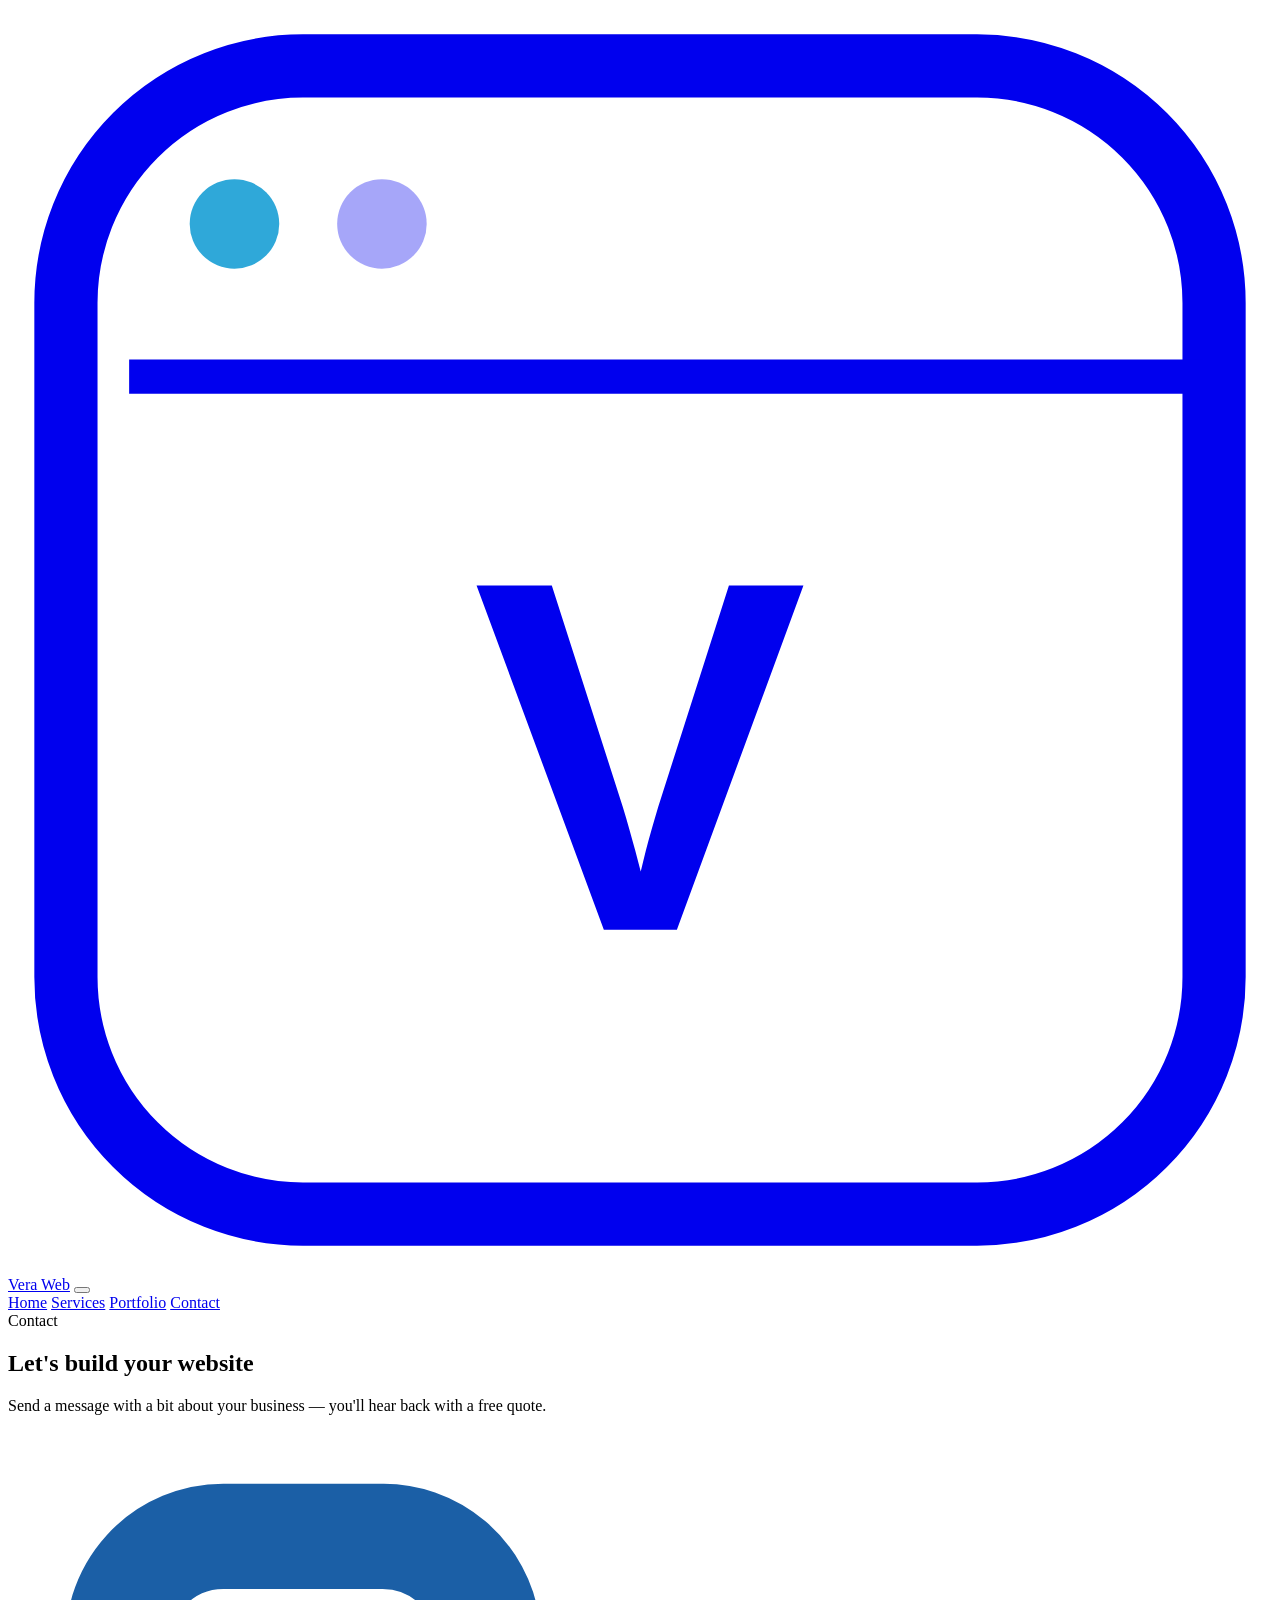
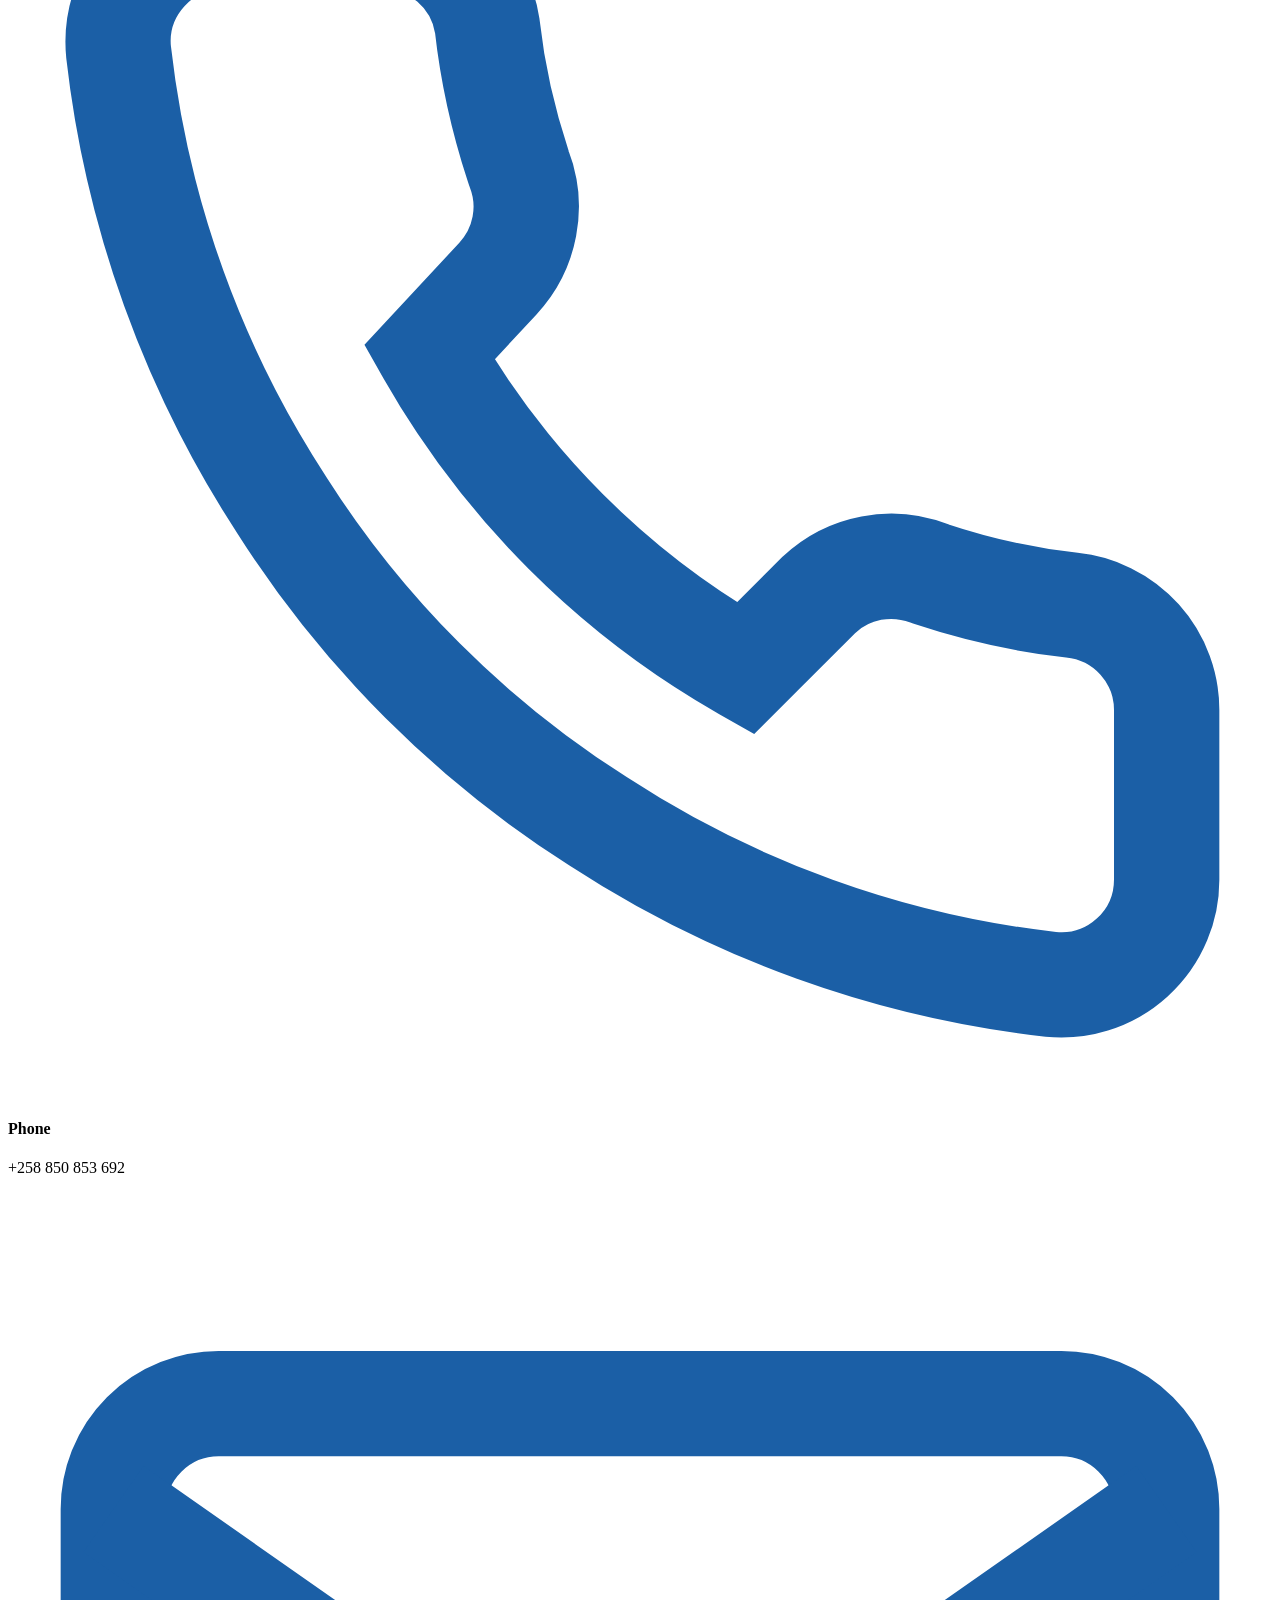
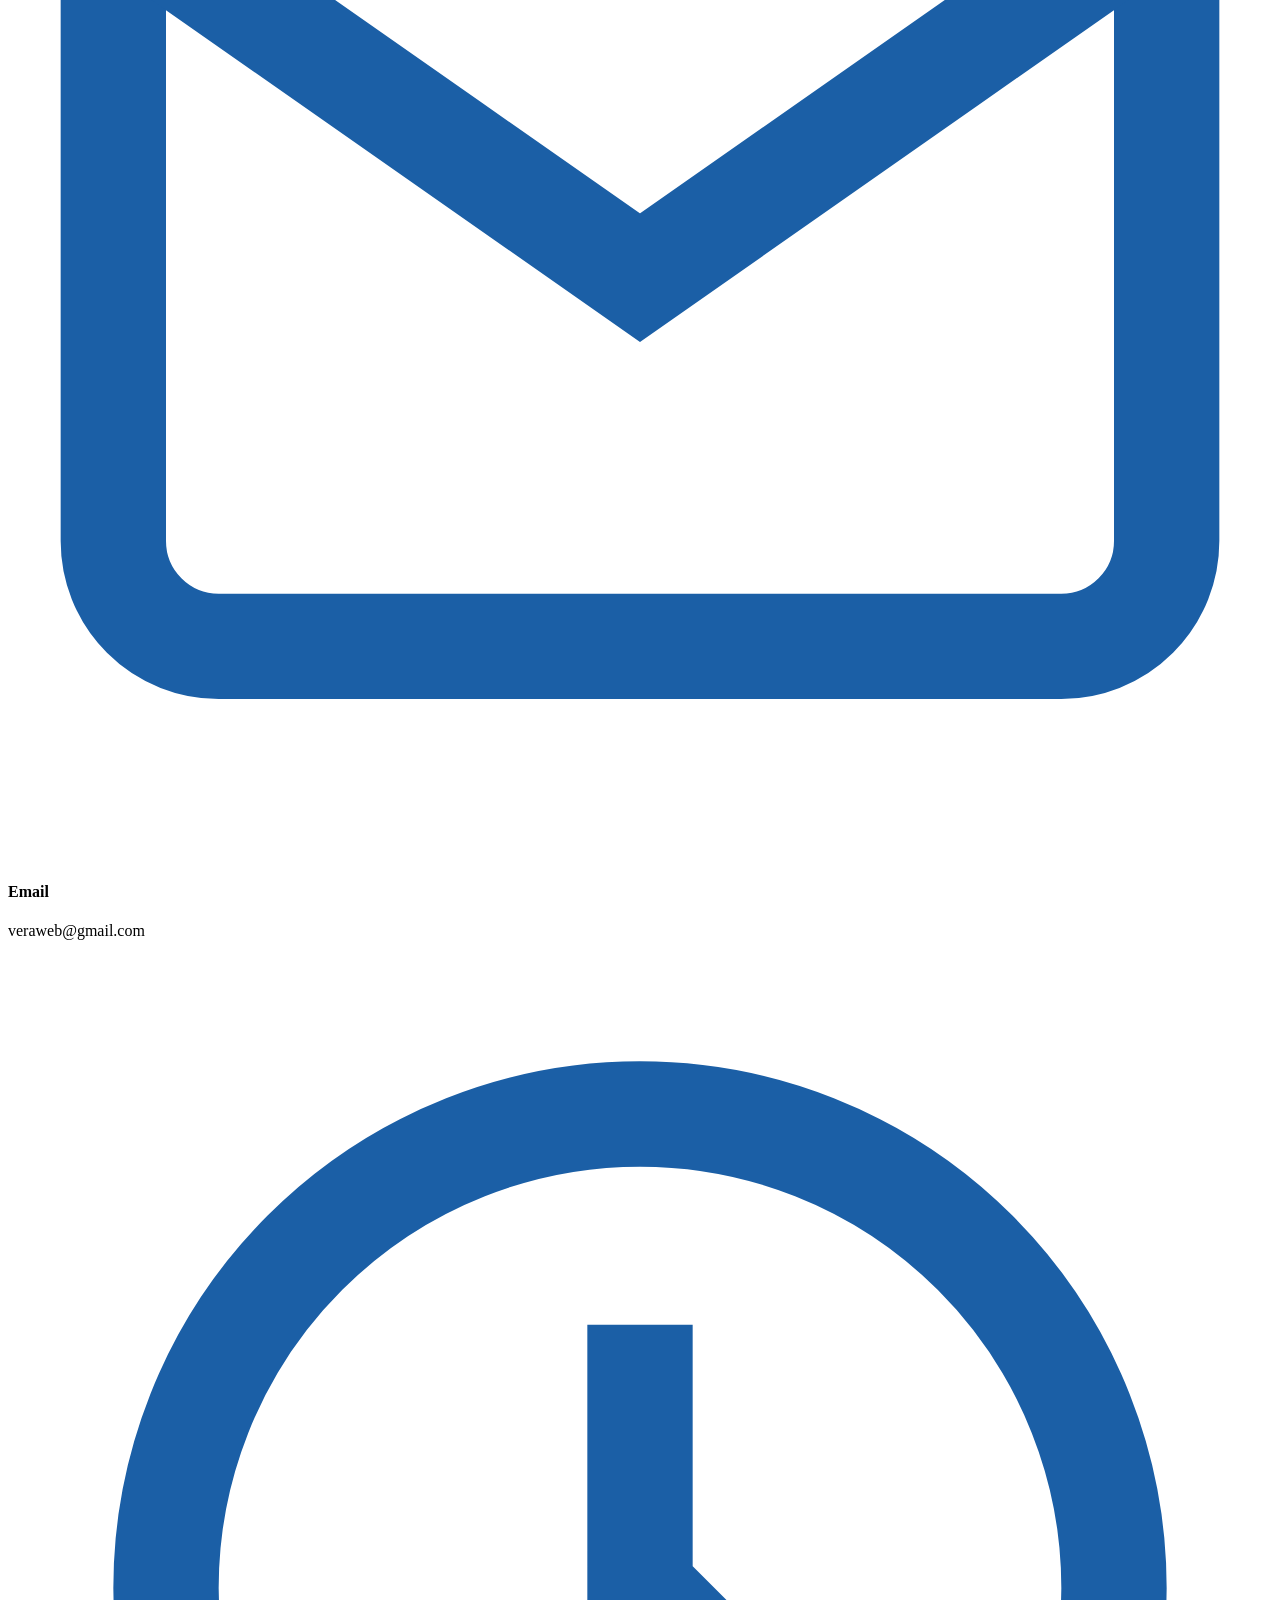
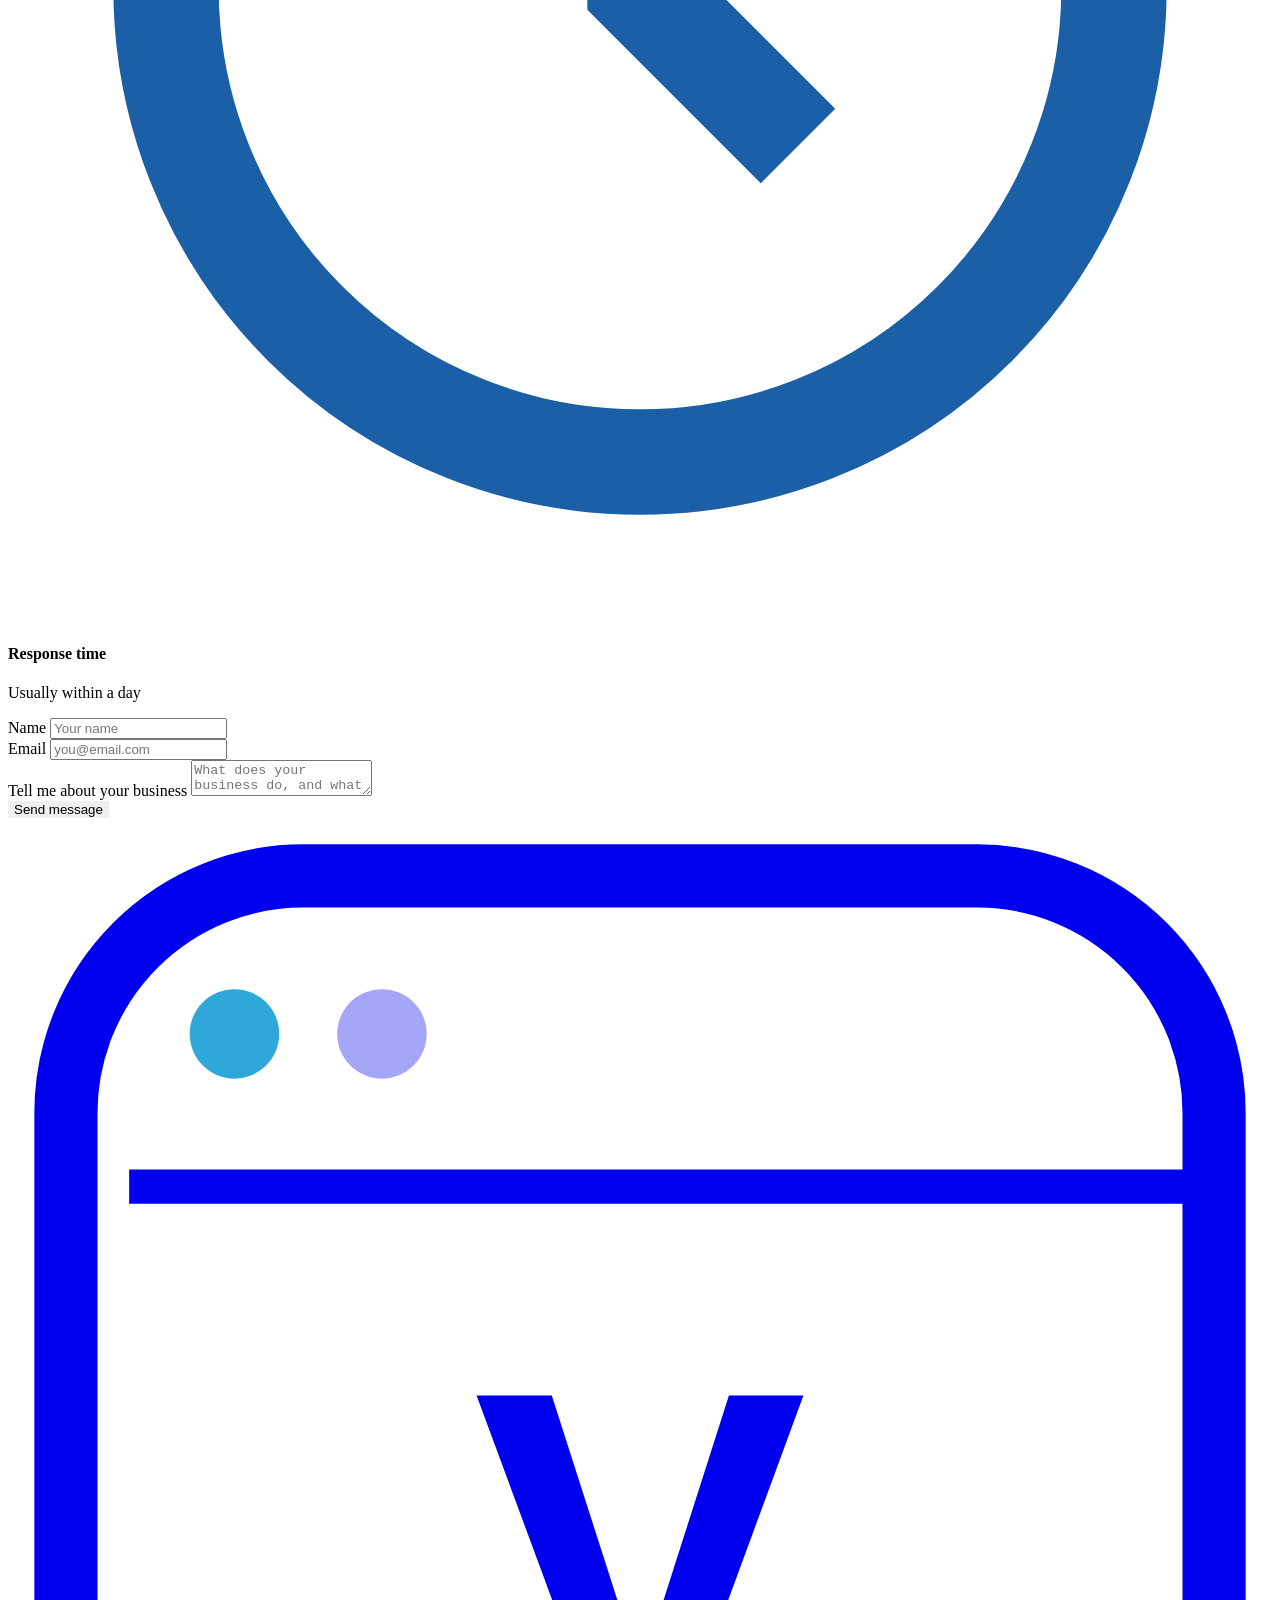
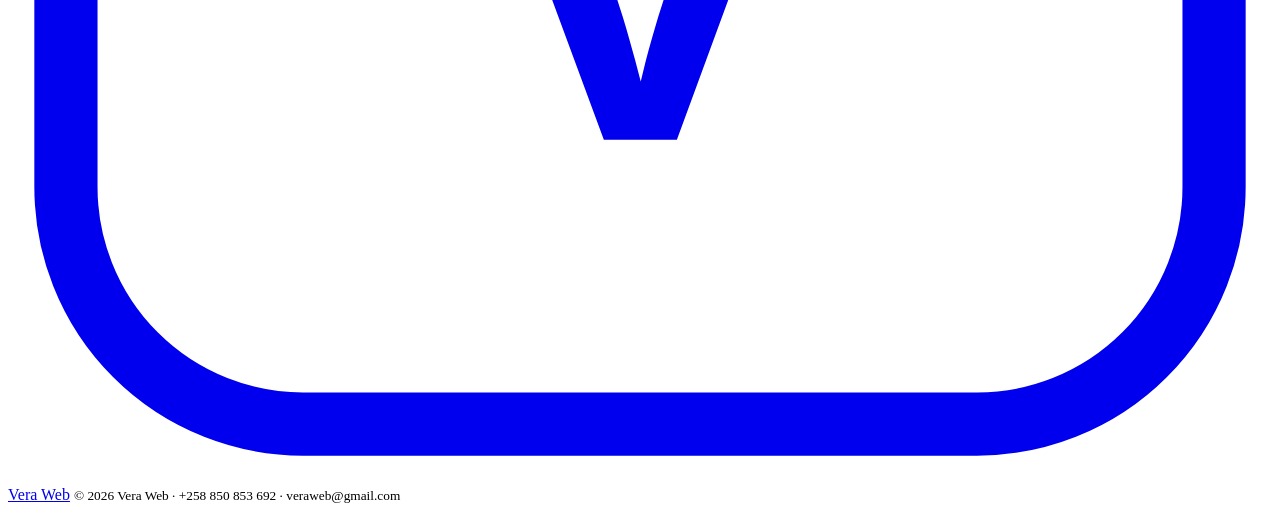
==== contact.html @ dc4dde9e "Add files via upload" ====
<!DOCTYPE html>
<html lang="en">
<head>
<meta charset="UTF-8">
<meta name="viewport" content="width=device-width, initial-scale=1.0">
<title>Contact · Vera Web</title>
<meta name="description" content="Get in touch with Vera Web for a free website quote.">
<link rel="stylesheet" href="css/style.css">
</head>
<body>

  <header class="site">
    <div class="bar">
      <a href="index.html" class="brand"><svg viewBox="0 0 48 48" xmlns="http://www.w3.org/2000/svg" aria-hidden="true">
  <rect x="2.2" y="2.2" width="43.6" height="43.6" rx="9" fill="none" stroke="currentColor" stroke-width="2.4"/>
  <line x1="4.6" y1="14" x2="45.4" y2="14" stroke="currentColor" stroke-width="1.3"/>
  <circle cx="8.6" cy="8.2" r="1.7" fill="#2FA8D9"/>
  <circle cx="14.2" cy="8.2" r="1.7" fill="currentColor" opacity=".35"/>
  <text x="24" y="35" text-anchor="middle" font-family="Poppins, sans-serif" font-weight="700" font-size="19" fill="currentColor">V</text>
</svg> Vera Web</a>
      <button class="nav-toggle" aria-label="Toggle menu" onclick="document.querySelector('nav.main').classList.toggle('open')">
        <span></span><span></span><span></span>
      </button>
      <nav class="main">
      <a href="index.html" class="">Home</a>
      <a href="services.html" class="">Services</a>
      <a href="portfolio.html" class="">Portfolio</a>
      <a href="contact.html" class="active">Contact</a>
      </nav>
    </div>
  </header>


  <section class="page-hero">
    <div class="wrap">
      <span class="kicker">Contact</span>
      <h1>Let's build your website</h1>
      <p>Send a message with a bit about your business — you'll hear back with a free quote.</p>
    </div>
  </section>

  <section>
    <div class="wrap contact-grid">
      <div class="contact-info">
        <div class="row">
          <div class="icon"><svg viewBox="0 0 24 24" fill="none" stroke="#1B5FA6" stroke-width="2"><path d="M22 16.9v3a2 2 0 0 1-2.2 2 19.8 19.8 0 0 1-8.6-3.1 19.5 19.5 0 0 1-6-6A19.8 19.8 0 0 1 2.1 4.2 2 2 0 0 1 4.1 2h3a2 2 0 0 1 2 1.7c.1.9.3 1.8.6 2.7a2 2 0 0 1-.4 2.1L8 9.9a16 16 0 0 0 6 6l1.4-1.4a2 2 0 0 1 2.1-.4c.9.3 1.8.5 2.7.6a2 2 0 0 1 1.8 2z"/></svg></div>
          <div><h4>Phone</h4><p>+258 850 853 692</p></div>
        </div>
        <div class="row">
          <div class="icon"><svg viewBox="0 0 24 24" fill="none" stroke="#1B5FA6" stroke-width="2"><rect x="2" y="4" width="20" height="16" rx="2"/><path d="m22 6-10 7L2 6"/></svg></div>
          <div><h4>Email</h4><p>veraweb@gmail.com</p></div>
        </div>
        <div class="row">
          <div class="icon"><svg viewBox="0 0 24 24" fill="none" stroke="#1B5FA6" stroke-width="2"><circle cx="12" cy="12" r="9"/><path d="M12 7v5l3 3"/></svg></div>
          <div><h4>Response time</h4><p>Usually within a day</p></div>
        </div>
      </div>

      <form class="form-grid" action="mailto:veraweb@gmail.com" method="post" enctype="text/plain">
        <div>
          <label for="name">Name</label>
          <input id="name" name="name" type="text" placeholder="Your name" required>
        </div>
        <div>
          <label for="email">Email</label>
          <input id="email" name="email" type="email" placeholder="you@email.com" required>
        </div>
        <div>
          <label for="message">Tell me about your business</label>
          <textarea id="message" name="message" placeholder="What does your business do, and what do you need a website for?" required></textarea>
        </div>
        <button type="submit" class="btn btn-primary" style="border:none;cursor:pointer;justify-self:start;">Send message</button>
      </form>
    </div>
  </section>


  <footer class="site">
    <div class="wrap bar">
      <a href="index.html" class="brand"><svg viewBox="0 0 48 48" xmlns="http://www.w3.org/2000/svg" aria-hidden="true">
  <rect x="2.2" y="2.2" width="43.6" height="43.6" rx="9" fill="none" stroke="currentColor" stroke-width="2.4"/>
  <line x1="4.6" y1="14" x2="45.4" y2="14" stroke="currentColor" stroke-width="1.3"/>
  <circle cx="8.6" cy="8.2" r="1.7" fill="#2FA8D9"/>
  <circle cx="14.2" cy="8.2" r="1.7" fill="currentColor" opacity=".35"/>
  <text x="24" y="35" text-anchor="middle" font-family="Poppins, sans-serif" font-weight="700" font-size="19" fill="currentColor">V</text>
</svg> Vera Web</a>
      <small>&copy; 2026 Vera Web &middot; +258 850 853 692 &middot; veraweb@gmail.com</small>
    </div>
  </footer>

</body>
</html>
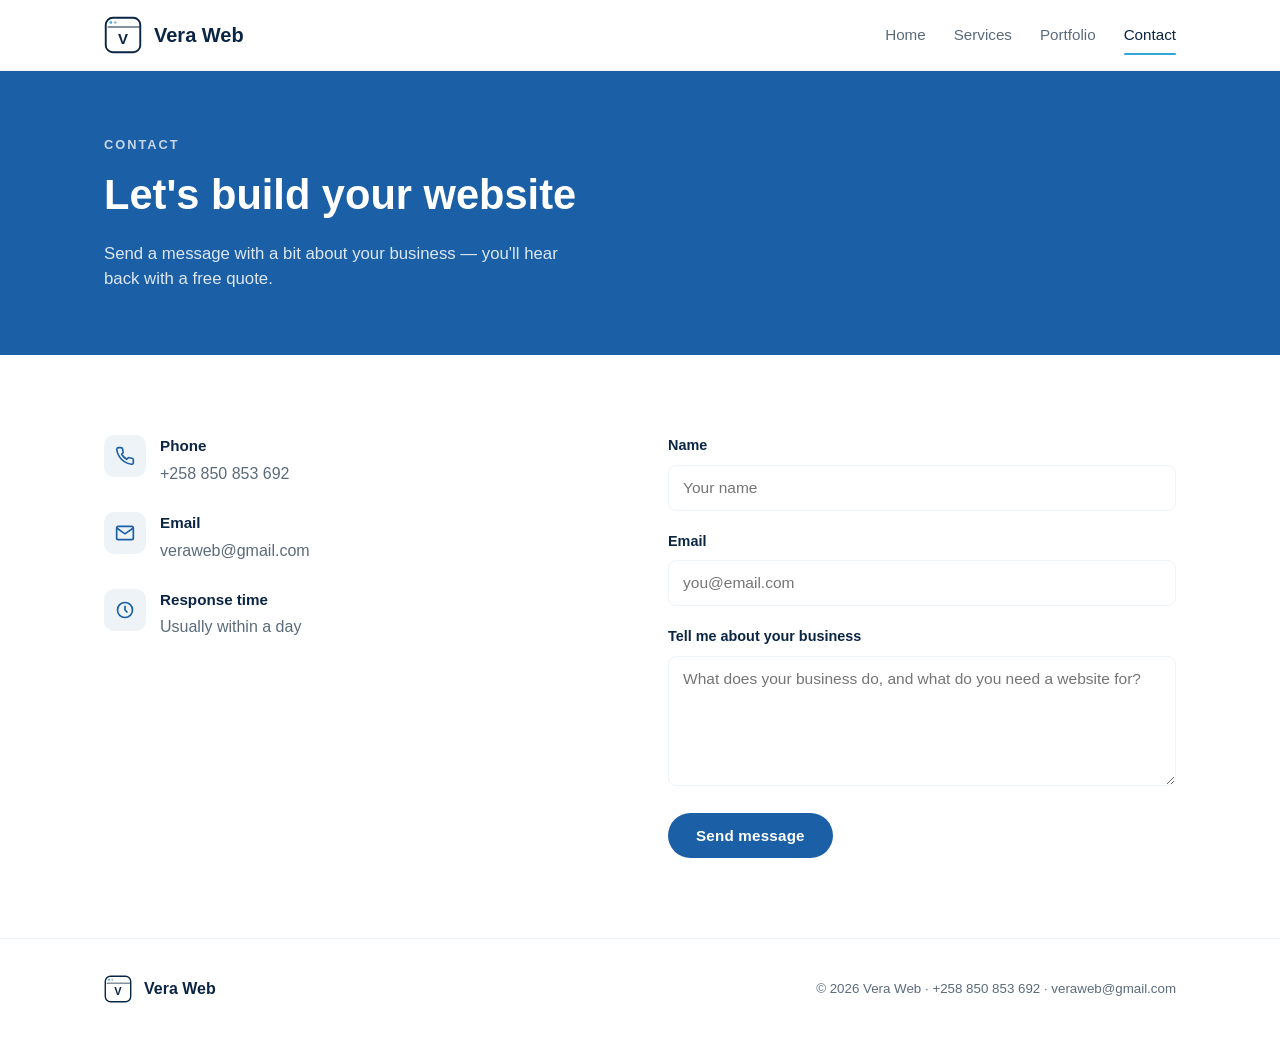
==== commit ddb925f5: "Update contact.html" ====
--- a/contact.html
+++ b/contact.html
@@ -5,7 +5,7 @@
 <meta name="viewport" content="width=device-width, initial-scale=1.0">
 <title>Contact · Vera Web</title>
 <meta name="description" content="Get in touch with Vera Web for a free website quote.">
-<link rel="stylesheet" href="css/style.css">
+<link rel="stylesheet" href="style.css">
 </head>
 <body>
 
--- a/style.css
+++ b/style.css
@@ -0,0 +1,178 @@
+@import url('https://fonts.googleapis.com/css2?family=Poppins:ital,wght@0,400;0,500;0,600;0,700;1,400&display=swap');
+
+:root{
+  --navy:#0B2545;
+  --blue:#1B5FA6;
+  --cyan:#2FA8D9;
+  --white:#FFFFFF;
+  --mist:#EEF3F8;
+  --slate:#5B6B7C;
+  --radius:10px;
+  --maxw:1120px;
+}
+
+*{box-sizing:border-box;}
+html{scroll-behavior:smooth;}
+body{
+  margin:0;
+  font-family:'Poppins',sans-serif;
+  color:var(--navy);
+  background:var(--white);
+  line-height:1.5;
+}
+img{max-width:100%;display:block;}
+a{color:inherit;text-decoration:none;}
+.wrap{max-width:var(--maxw);margin:0 auto;padding:0 24px;}
+
+/* ---------- Header ---------- */
+header.site{
+  position:sticky;top:0;z-index:50;
+  background:rgba(255,255,255,.92);
+  backdrop-filter:blur(6px);
+  border-bottom:1px solid var(--mist);
+}
+header.site .bar{
+  display:flex;align-items:center;justify-content:space-between;
+  padding:16px 24px;max-width:var(--maxw);margin:0 auto;
+}
+.brand{display:flex;align-items:center;gap:12px;font-weight:700;font-size:1.25rem;color:var(--navy);}
+.brand svg{width:38px;height:38px;flex:none;}
+nav.main{display:flex;gap:28px;align-items:center;}
+nav.main a{font-weight:500;font-size:.95rem;color:var(--slate);padding:6px 0;position:relative;}
+nav.main a:hover,nav.main a.active{color:var(--navy);}
+nav.main a.active::after{
+  content:"";position:absolute;left:0;right:0;bottom:-3px;height:2px;background:var(--cyan);border-radius:2px;
+}
+.nav-toggle{display:none;background:none;border:0;cursor:pointer;padding:4px;}
+.nav-toggle span{display:block;width:24px;height:2px;background:var(--navy);margin:5px 0;border-radius:2px;}
+
+@media (max-width:760px){
+  nav.main{
+    position:absolute;top:100%;left:0;right:0;
+    background:var(--white);
+    flex-direction:column;align-items:flex-start;
+    padding:8px 24px 20px;gap:14px;
+    border-bottom:1px solid var(--mist);
+    display:none;
+  }
+  nav.main.open{display:flex;}
+  .nav-toggle{display:block;}
+}
+
+/* ---------- Buttons ---------- */
+.btn{
+  display:inline-block;padding:14px 28px;border-radius:999px;
+  font-weight:600;font-size:.95rem;letter-spacing:.2px;
+  transition:transform .15s ease, box-shadow .15s ease;
+}
+.btn-primary{background:var(--blue);color:var(--white);}
+.btn-primary:hover{transform:translateY(-2px);box-shadow:0 10px 24px rgba(27,95,166,.28);}
+.btn-ghost{background:transparent;color:var(--white);border:1.5px solid rgba(255,255,255,.55);}
+.btn-ghost:hover{border-color:var(--white);}
+.btn-ghost.on-light{color:var(--navy);border-color:var(--mist);}
+.btn-ghost.on-light:hover{border-color:var(--blue);}
+
+/* ---------- Loading bar motif ---------- */
+.loadbar{height:10px;border-radius:999px;background:var(--mist);position:relative;overflow:hidden;}
+.loadbar i{position:absolute;left:0;top:0;bottom:0;border-radius:999px;background:var(--blue);}
+.loadbar .dot{position:absolute;top:50%;width:14px;height:14px;border-radius:50%;background:var(--cyan);transform:translate(-50%,-50%);box-shadow:0 0 0 4px var(--white);}
+.loadbar.on-dark{background:rgba(255,255,255,.18);}
+.loadbar.on-dark i{background:var(--cyan);}
+.loadbar.on-dark .dot{background:var(--white);box-shadow:0 0 0 4px var(--navy);}
+
+/* ---------- Hero ---------- */
+.hero{background:var(--blue);color:var(--white);padding:88px 0 96px;}
+.hero .eyebrow{
+  display:inline-flex;align-items:center;gap:8px;
+  font-size:.8rem;letter-spacing:2px;font-weight:600;
+  color:rgba(255,255,255,.85);text-transform:uppercase;
+  margin-bottom:18px;
+}
+.hero h1{font-size:clamp(2rem,4.4vw,3.4rem);font-weight:700;line-height:1.12;margin:0 0 20px;max-width:15ch;}
+.hero p.lead{font-size:1.15rem;color:rgba(255,255,255,.88);max-width:46ch;margin:0 0 32px;}
+.hero .cta-row{display:flex;gap:16px;flex-wrap:wrap;margin-bottom:44px;}
+.hero .loadbar{max-width:340px;}
+
+/* ---------- Sections ---------- */
+section{padding:80px 0;}
+section.tight{padding:56px 0;}
+.section-head{max-width:56ch;margin-bottom:48px;}
+.section-head .kicker{color:var(--cyan);font-weight:600;font-size:.8rem;letter-spacing:2px;text-transform:uppercase;display:block;margin-bottom:10px;}
+.section-head h2{font-size:clamp(1.6rem,3vw,2.3rem);margin:0 0 12px;font-weight:700;}
+.section-head p{color:var(--slate);font-size:1.05rem;margin:0;}
+.bg-mist{background:var(--mist);}
+
+/* ---------- Cards ---------- */
+.grid{display:grid;gap:28px;}
+.grid.cols-3{grid-template-columns:repeat(3,1fr);}
+@media (max-width:860px){.grid.cols-3{grid-template-columns:1fr;}}
+
+.card{
+  background:var(--white);border:1px solid var(--mist);border-radius:var(--radius);
+  padding:32px 28px;
+}
+.card .icon{
+  width:52px;height:52px;border-radius:12px;background:var(--mist);
+  display:flex;align-items:center;justify-content:center;margin-bottom:20px;
+}
+.card .icon svg{width:26px;height:26px;}
+.card h3{margin:0 0 10px;font-size:1.15rem;font-weight:600;}
+.card p{margin:0;color:var(--slate);font-size:.97rem;}
+
+/* ---------- Process steps (portfolio/coming soon) ---------- */
+.steps{display:grid;gap:0;}
+.step{
+  display:grid;grid-template-columns:64px 1fr;gap:20px;
+  padding:28px 0;border-top:1px solid var(--mist);
+}
+.step:last-child{border-bottom:1px solid var(--mist);}
+.step .num{
+  width:44px;height:44px;border-radius:50%;background:var(--navy);color:var(--white);
+  display:flex;align-items:center;justify-content:center;font-weight:700;font-size:.95rem;
+}
+.step h3{margin:0 0 6px;font-size:1.1rem;font-weight:600;}
+.step p{margin:0;color:var(--slate);}
+
+.coming-soon{
+  border:1.5px dashed #C7D6E5;border-radius:var(--radius);
+  padding:40px;text-align:center;background:var(--mist);
+}
+.coming-soon .loadbar{max-width:280px;margin:20px auto 0;}
+
+/* ---------- CTA band ---------- */
+.cta-band{background:var(--navy);color:var(--white);padding:64px 0;}
+.cta-band h2{font-size:clamp(1.5rem,3vw,2rem);margin:0 0 14px;font-weight:700;}
+.cta-band p{color:rgba(255,255,255,.78);margin:0 0 28px;max-width:44ch;}
+.cta-band .contact-line{display:flex;align-items:center;gap:10px;margin-bottom:10px;font-size:1.05rem;}
+.cta-band .contact-line .dot-mark{width:8px;height:8px;border-radius:50%;background:var(--cyan);flex:none;}
+
+/* ---------- Footer ---------- */
+footer.site{padding:36px 0;border-top:1px solid var(--mist);}
+footer.site .bar{display:flex;justify-content:space-between;align-items:center;flex-wrap:wrap;gap:14px;}
+footer.site .brand{font-size:1rem;}
+footer.site .brand svg{width:28px;height:28px;}
+footer.site small{color:var(--slate);}
+
+/* ---------- Page hero (inner pages) ---------- */
+.page-hero{background:var(--blue);color:var(--white);padding:64px 0;}
+.page-hero .kicker{color:rgba(255,255,255,.75);font-weight:600;letter-spacing:2px;font-size:.8rem;text-transform:uppercase;display:block;margin-bottom:10px;}
+.page-hero h1{font-size:clamp(1.8rem,4vw,2.6rem);margin:0 0 14px;font-weight:700;}
+.page-hero p{color:rgba(255,255,255,.85);max-width:52ch;margin:0;font-size:1.05rem;}
+
+/* ---------- Contact form ---------- */
+.form-grid{display:grid;gap:20px;max-width:560px;}
+label{display:block;font-weight:600;font-size:.9rem;margin-bottom:8px;color:var(--navy);}
+input,textarea{
+  width:100%;padding:13px 14px;border:1.5px solid var(--mist);border-radius:8px;
+  font-family:'Poppins',sans-serif;font-size:.97rem;color:var(--navy);background:var(--white);
+}
+input:focus,textarea:focus{outline:none;border-color:var(--blue);}
+textarea{resize:vertical;min-height:130px;}
+
+.contact-grid{display:grid;grid-template-columns:1fr 1fr;gap:56px;}
+@media (max-width:820px){.contact-grid{grid-template-columns:1fr;}}
+.contact-info .row{display:flex;gap:14px;align-items:flex-start;margin-bottom:26px;}
+.contact-info .row .icon{width:42px;height:42px;border-radius:10px;background:var(--mist);display:flex;align-items:center;justify-content:center;flex:none;}
+.contact-info .row .icon svg{width:20px;height:20px;}
+.contact-info .row h4{margin:0 0 4px;font-size:.95rem;font-weight:600;}
+.contact-info .row p{margin:0;color:var(--slate);}
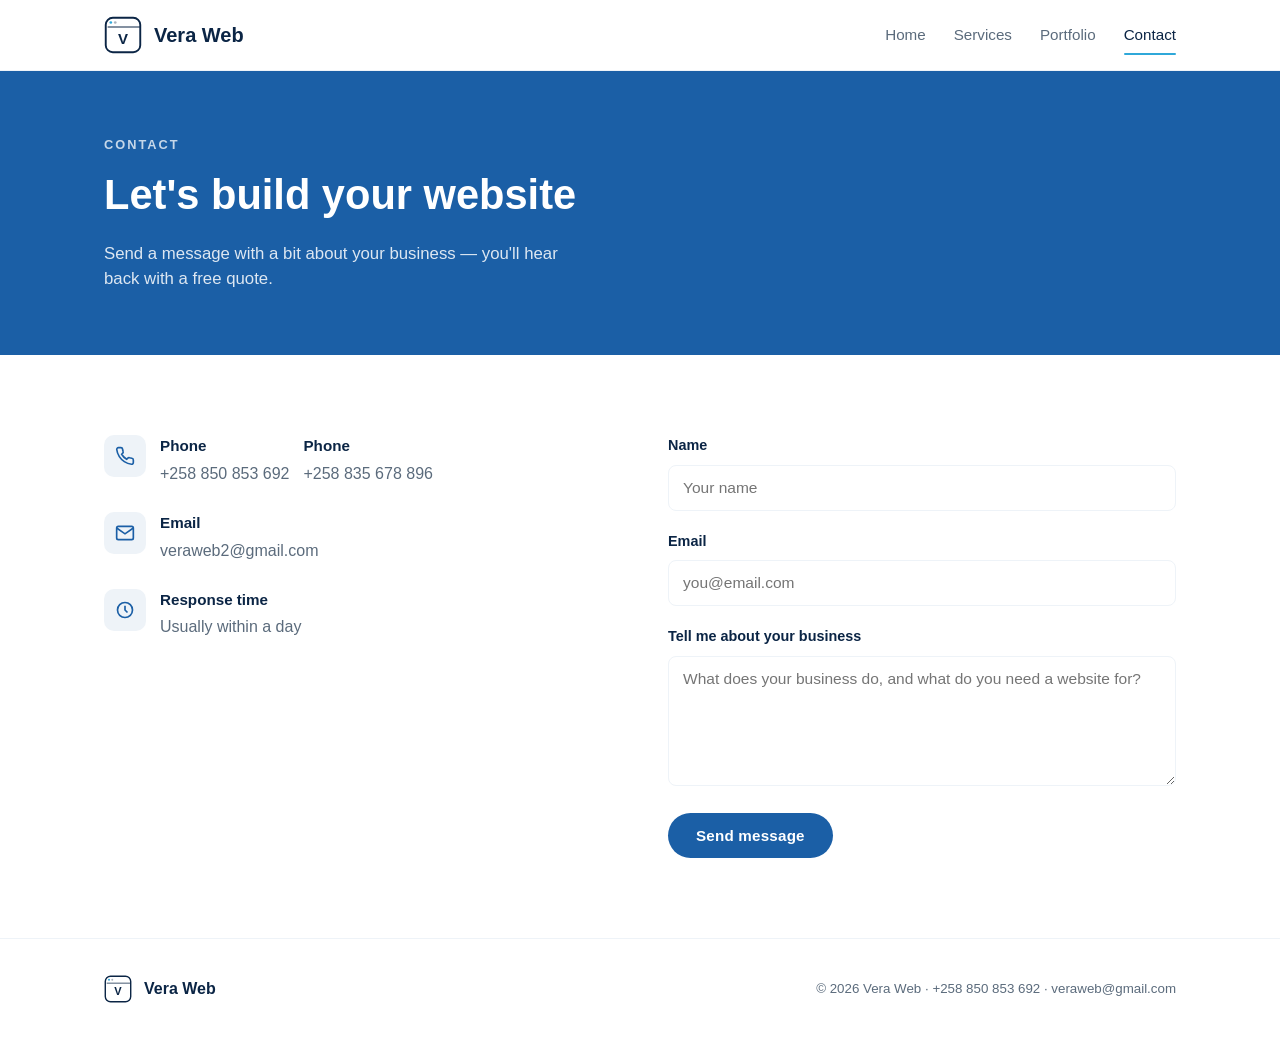
==== commit 2370bc4f: "Update contact information in contact.html" ====
--- a/contact.html
+++ b/contact.html
@@ -45,10 +45,11 @@
         <div class="row">
           <div class="icon"><svg viewBox="0 0 24 24" fill="none" stroke="#1B5FA6" stroke-width="2"><path d="M22 16.9v3a2 2 0 0 1-2.2 2 19.8 19.8 0 0 1-8.6-3.1 19.5 19.5 0 0 1-6-6A19.8 19.8 0 0 1 2.1 4.2 2 2 0 0 1 4.1 2h3a2 2 0 0 1 2 1.7c.1.9.3 1.8.6 2.7a2 2 0 0 1-.4 2.1L8 9.9a16 16 0 0 0 6 6l1.4-1.4a2 2 0 0 1 2.1-.4c.9.3 1.8.5 2.7.6a2 2 0 0 1 1.8 2z"/></svg></div>
           <div><h4>Phone</h4><p>+258 850 853 692</p></div>
+          <div><h4>Phone</h4><p>+258 835 678 896</p></div>
         </div>
         <div class="row">
           <div class="icon"><svg viewBox="0 0 24 24" fill="none" stroke="#1B5FA6" stroke-width="2"><rect x="2" y="4" width="20" height="16" rx="2"/><path d="m22 6-10 7L2 6"/></svg></div>
-          <div><h4>Email</h4><p>veraweb@gmail.com</p></div>
+          <div><h4>Email</h4><p>veraweb2@gmail.com</p></div>
         </div>
         <div class="row">
           <div class="icon"><svg viewBox="0 0 24 24" fill="none" stroke="#1B5FA6" stroke-width="2"><circle cx="12" cy="12" r="9"/><path d="M12 7v5l3 3"/></svg></div>
